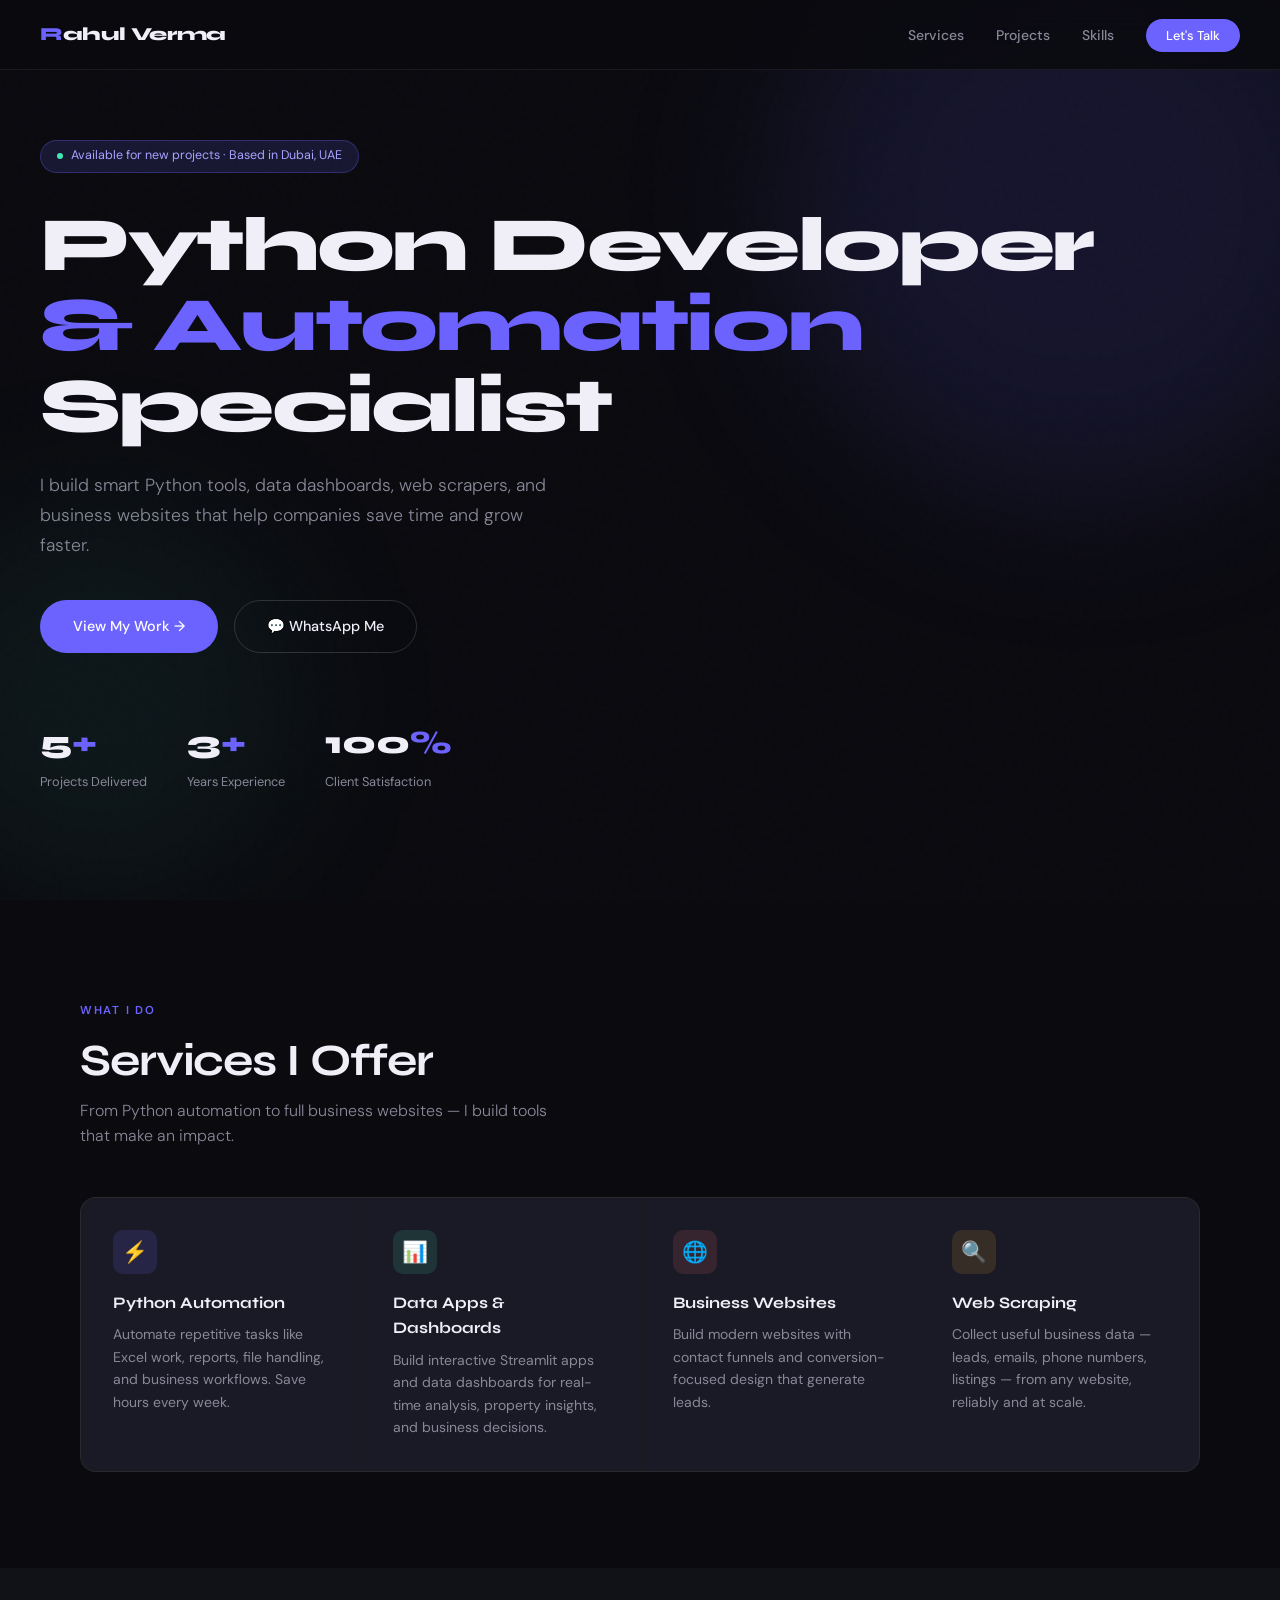
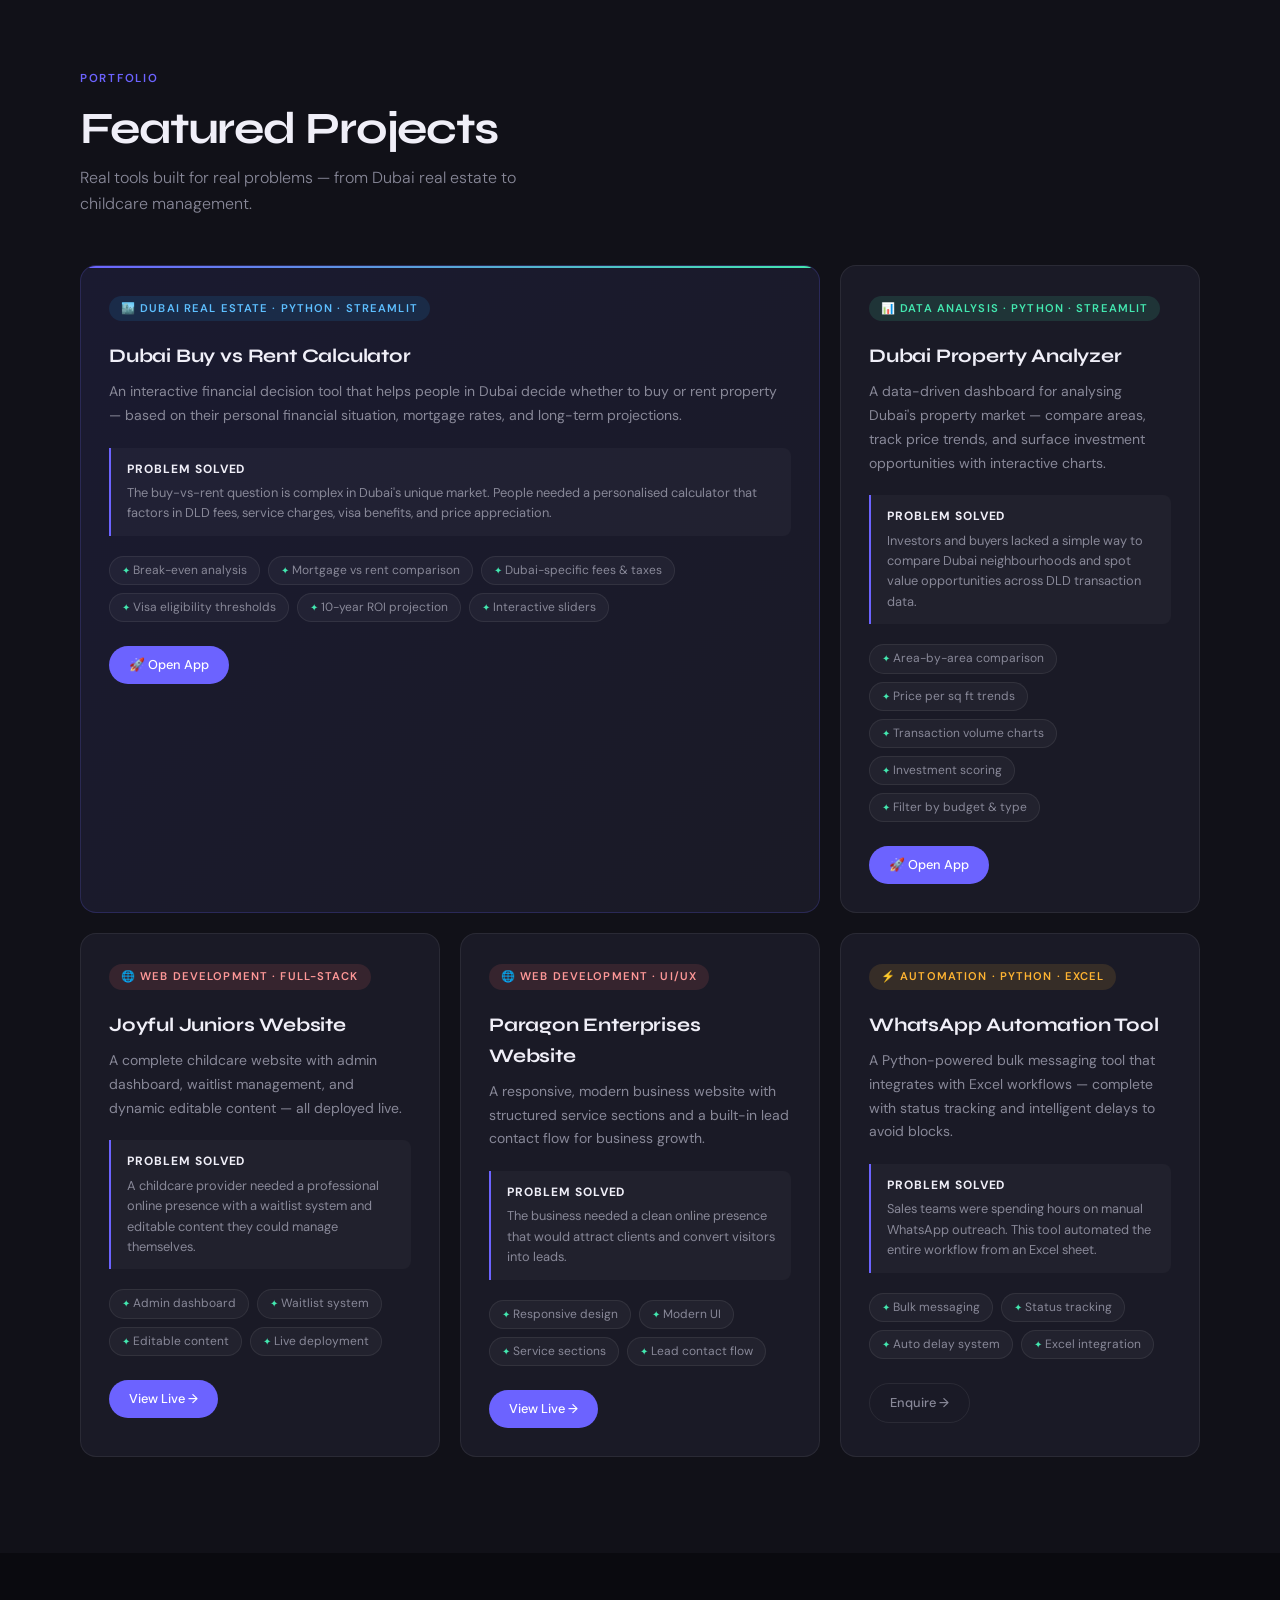
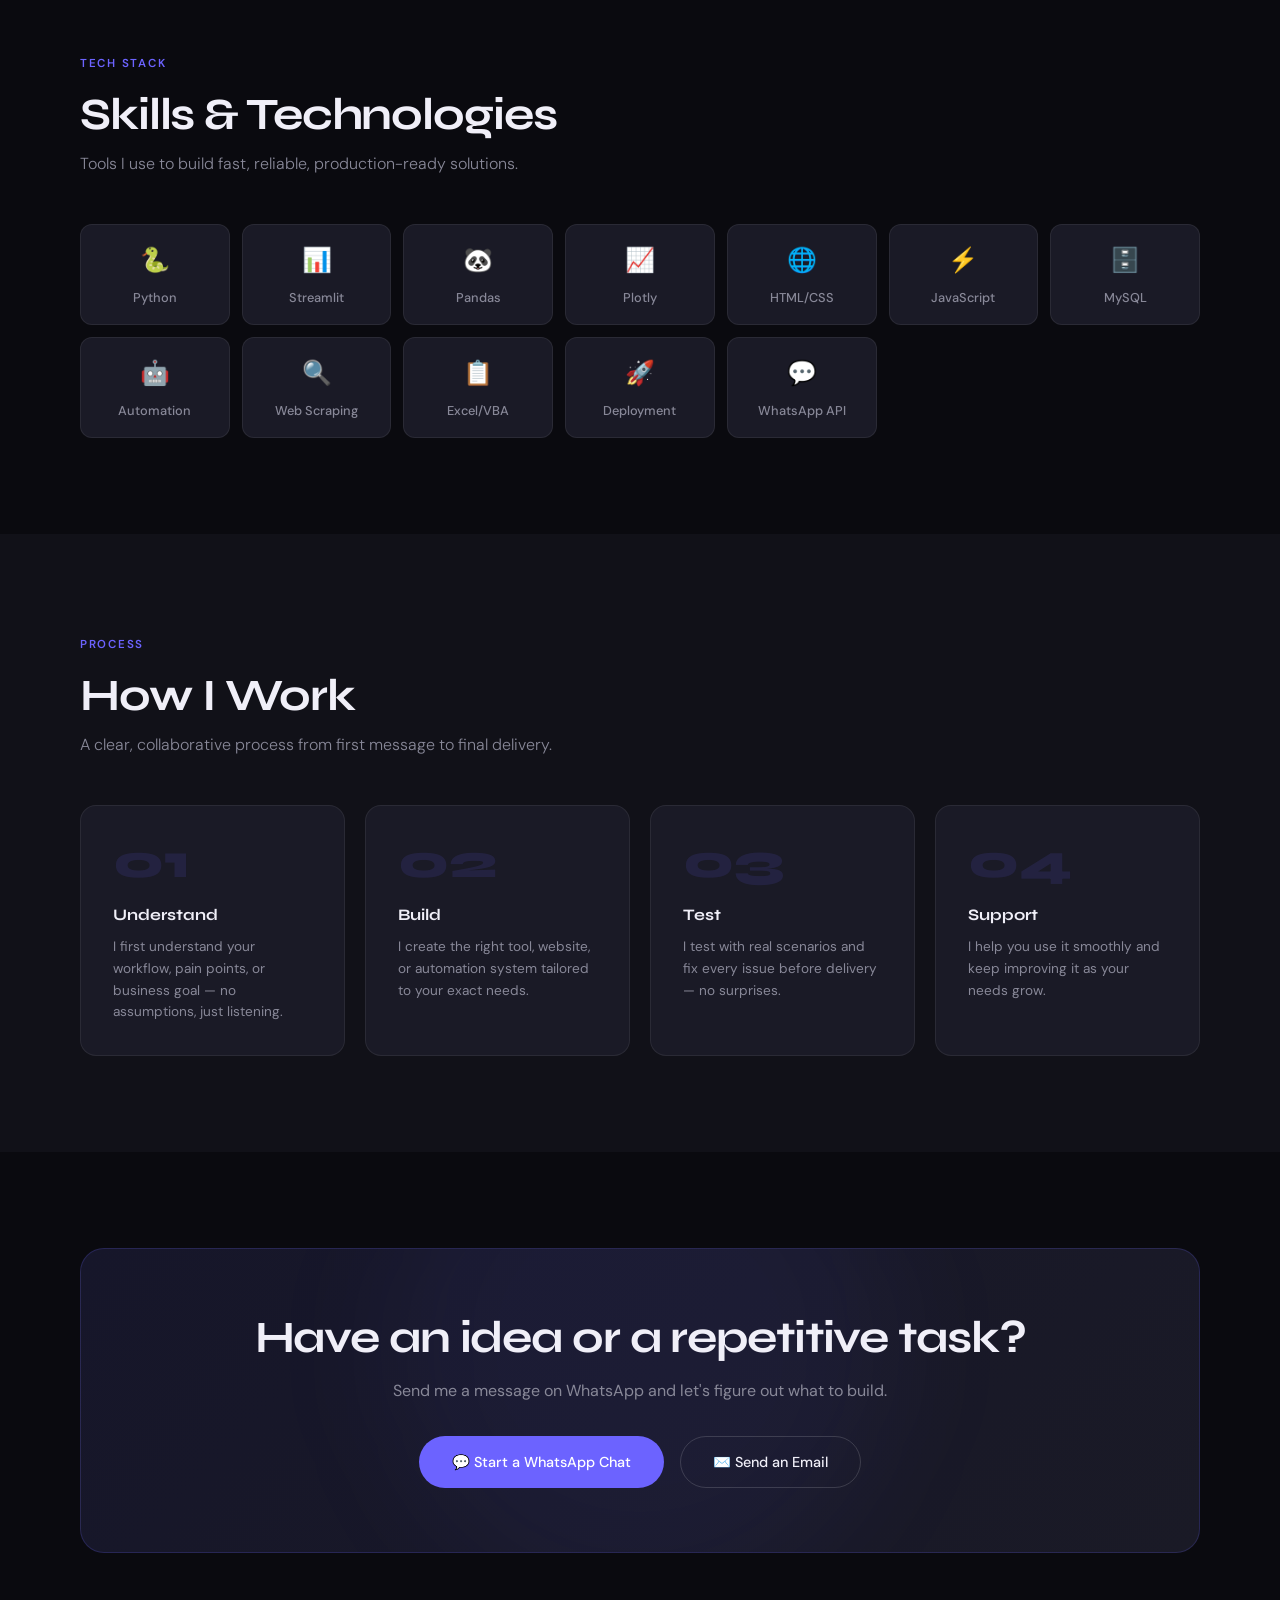
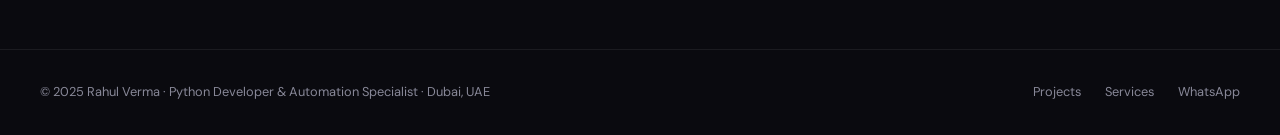
==== index.html @ 4db1e507 "Updated Portfolio" ====
<!DOCTYPE html>
<html lang="en">
<head>
<meta charset="UTF-8">
<meta name="viewport" content="width=device-width, initial-scale=1.0">
<title>Rahul Verma | Python Developer & Automation Specialist</title>
<meta name="description" content="Rahul Verma builds Python automation tools, websites, scraping systems and custom business solutions for companies that want to save time and grow faster.">
<link rel="preconnect" href="https://fonts.googleapis.com">
<link rel="preconnect" href="https://fonts.gstatic.com" crossorigin>
<link href="https://fonts.googleapis.com/css2?family=Syne:wght@400;600;700;800&family=DM+Sans:wght@300;400;500&display=swap" rel="stylesheet">
<link rel="stylesheet" href="style.css">
</head>
<body>

<!-- NAV -->
<nav>
  <a class="nav-logo" href="#"><span>R</span>ahul Verma</a>
  <ul>
    <li><a href="#services">Services</a></li>
    <li><a href="#projects">Projects</a></li>
    <li><a href="#skills">Skills</a></li>
    <li><a href="https://wa.me/971582361056?text=Hi Rahul, I saw your portfolio. I want to discuss a project." class="nav-cta">Let's Talk</a></li>
  </ul>
</nav>

<!-- HERO -->
<section class="hero">
  <div class="hero-orb hero-orb-1"></div>
  <div class="hero-orb hero-orb-2"></div>
  <div class="hero-inner">
    <div class="hero-badge">
      <span class="badge-dot"></span>
      Available for new projects · Based in Dubai, UAE
    </div>
    <h1>
      Python Developer<br>
      <span class="line2">&amp; Automation</span><br>
      Specialist
    </h1>
    <p class="hero-sub">
      I build smart Python tools, data dashboards, web scrapers, and business websites that help companies save time and grow faster.
    </p>
    <div class="hero-actions">
      <a href="#projects" class="btn-primary">View My Work →</a>
      <a href="https://wa.me/971582361056?text=Hi Rahul, I saw your portfolio. I want to discuss a project." class="btn-secondary">💬 WhatsApp Me</a>
    </div>
    <div class="hero-stats">
      <div>
        <div class="stat-num">5<span>+</span></div>
        <div class="stat-label">Projects Delivered</div>
      </div>
      <div>
        <div class="stat-num">3<span>+</span></div>
        <div class="stat-label">Years Experience</div>
      </div>
      <div>
        <div class="stat-num">100<span>%</span></div>
        <div class="stat-label">Client Satisfaction</div>
      </div>
    </div>
  </div>
</section>

<!-- SERVICES -->
<section id="services">
  <div class="section-inner">
    <span class="section-label reveal">What I Do</span>
    <h2 class="reveal">Services I Offer</h2>
    <p class="section-sub reveal">From Python automation to full business websites — I build tools that make an impact.</p>
    <div class="services-grid reveal">
      <div class="service-card">
        <div class="service-icon icon-purple">⚡</div>
        <h3>Python Automation</h3>
        <p>Automate repetitive tasks like Excel work, reports, file handling, and business workflows. Save hours every week.</p>
      </div>
      <div class="service-card">
        <div class="service-icon icon-teal">📊</div>
        <h3>Data Apps & Dashboards</h3>
        <p>Build interactive Streamlit apps and data dashboards for real-time analysis, property insights, and business decisions.</p>
      </div>
      <div class="service-card">
        <div class="service-icon icon-coral">🌐</div>
        <h3>Business Websites</h3>
        <p>Build modern websites with contact funnels and conversion-focused design that generate leads.</p>
      </div>
      <div class="service-card">
        <div class="service-icon icon-amber">🔍</div>
        <h3>Web Scraping</h3>
        <p>Collect useful business data — leads, emails, phone numbers, listings — from any website, reliably and at scale.</p>
      </div>
    </div>
  </div>
</section>

<!-- PROJECTS -->
<section id="projects">
  <div class="section-inner">
    <span class="section-label reveal">Portfolio</span>
    <h2 class="reveal">Featured Projects</h2>
    <p class="section-sub reveal">Real tools built for real problems — from Dubai real estate to childcare management.</p>

    <div class="projects-grid">

      <!-- PROJECT 1 — Dubai Buying vs Rental Calculator (FEATURED) -->
      <div class="project-card featured reveal">
        <span class="project-tag tag-dubai">🏙️ Dubai Real Estate · Python · Streamlit</span>
        <h3>Dubai Buy vs Rent Calculator</h3>
        <p class="project-desc">An interactive financial decision tool that helps people in Dubai decide whether to buy or rent property — based on their personal financial situation, mortgage rates, and long-term projections.</p>
        <div class="project-problem">
          <strong>Problem Solved</strong>
          The buy-vs-rent question is complex in Dubai's unique market. People needed a personalised calculator that factors in DLD fees, service charges, visa benefits, and price appreciation.
        </div>
        <ul class="feature-list">
          <li>Break-even analysis</li>
          <li>Mortgage vs rent comparison</li>
          <li>Dubai-specific fees & taxes</li>
          <li>Visa eligibility thresholds</li>
          <li>10-year ROI projection</li>
          <li>Interactive sliders</li>
        </ul>
        <div class="project-links">
          <a href="https://dubai-buying-rental-calculator-5dwwzerth54gcbuwrzfib9.streamlit.app/" target="_blank" class="link-primary">🚀 Open App</a>
        </div>
      </div>

      <!-- PROJECT 2 — Dubai Property Analyzer -->
      <div class="project-card reveal">
        <span class="project-tag tag-data">📊 Data Analysis · Python · Streamlit</span>
        <h3>Dubai Property Analyzer</h3>
        <p class="project-desc">A data-driven dashboard for analysing Dubai's property market — compare areas, track price trends, and surface investment opportunities with interactive charts.</p>
        <div class="project-problem">
          <strong>Problem Solved</strong>
          Investors and buyers lacked a simple way to compare Dubai neighbourhoods and spot value opportunities across DLD transaction data.
        </div>
        <ul class="feature-list">
          <li>Area-by-area comparison</li>
          <li>Price per sq ft trends</li>
          <li>Transaction volume charts</li>
          <li>Investment scoring</li>
          <li>Filter by budget & type</li>
        </ul>
        <div class="project-links">
          <a href="https://dubai-property-analyzer-dpqvkvunut6qz5nelomkqp.streamlit.app/" target="_blank" class="link-primary">🚀 Open App</a>
        </div>
      </div>

      <!-- PROJECT 3 — Joyful Juniors -->
      <div class="project-card reveal">
        <span class="project-tag tag-web">🌐 Web Development · Full-Stack</span>
        <h3>Joyful Juniors Website</h3>
        <p class="project-desc">A complete childcare website with admin dashboard, waitlist management, and dynamic editable content — all deployed live.</p>
        <div class="project-problem">
          <strong>Problem Solved</strong>
          A childcare provider needed a professional online presence with a waitlist system and editable content they could manage themselves.
        </div>
        <ul class="feature-list">
          <li>Admin dashboard</li>
          <li>Waitlist system</li>
          <li>Editable content</li>
          <li>Live deployment</li>
        </ul>
        <div class="project-links">
          <a href="https://dayhome.therahulverma.com/" target="_blank" class="link-primary">View Live →</a>
        </div>
      </div>

      <!-- PROJECT 4 — Paragon Enterprises -->
      <div class="project-card reveal">
        <span class="project-tag tag-web">🌐 Web Development · UI/UX</span>
        <h3>Paragon Enterprises Website</h3>
        <p class="project-desc">A responsive, modern business website with structured service sections and a built-in lead contact flow for business growth.</p>
        <div class="project-problem">
          <strong>Problem Solved</strong>
          The business needed a clean online presence that would attract clients and convert visitors into leads.
        </div>
        <ul class="feature-list">
          <li>Responsive design</li>
          <li>Modern UI</li>
          <li>Service sections</li>
          <li>Lead contact flow</li>
        </ul>
        <div class="project-links">
          <a href="http://rago.therahulverma.com/" target="_blank" class="link-primary">View Live →</a>
        </div>
      </div>

      <!-- PROJECT 5 — WhatsApp Automation -->
      <div class="project-card reveal">
        <span class="project-tag tag-auto">⚡ Automation · Python · Excel</span>
        <h3>WhatsApp Automation Tool</h3>
        <p class="project-desc">A Python-powered bulk messaging tool that integrates with Excel workflows — complete with status tracking and intelligent delays to avoid blocks.</p>
        <div class="project-problem">
          <strong>Problem Solved</strong>
          Sales teams were spending hours on manual WhatsApp outreach. This tool automated the entire workflow from an Excel sheet.
        </div>
        <ul class="feature-list">
          <li>Bulk messaging</li>
          <li>Status tracking</li>
          <li>Auto delay system</li>
          <li>Excel integration</li>
        </ul>
        <div class="project-links">
          <a href="https://wa.me/971582361056?text=Hi Rahul, I'd like to know more about the WhatsApp Automation Tool." target="_blank" class="link-ghost">Enquire →</a>
        </div>
      </div>

    </div>
  </div>
</section>

<!-- SKILLS -->
<section id="skills" class="skills-section">
  <div class="section-inner">
    <span class="section-label reveal">Tech Stack</span>
    <h2 class="reveal">Skills & Technologies</h2>
    <p class="section-sub reveal">Tools I use to build fast, reliable, production-ready solutions.</p>
    <div class="skills-grid reveal">
      <div class="skill-chip"><span class="skill-icon">🐍</span>Python</div>
      <div class="skill-chip"><span class="skill-icon">📊</span>Streamlit</div>
      <div class="skill-chip"><span class="skill-icon">🐼</span>Pandas</div>
      <div class="skill-chip"><span class="skill-icon">📈</span>Plotly</div>
      <div class="skill-chip"><span class="skill-icon">🌐</span>HTML/CSS</div>
      <div class="skill-chip"><span class="skill-icon">⚡</span>JavaScript</div>
      <div class="skill-chip"><span class="skill-icon">🗄️</span>MySQL</div>
      <div class="skill-chip"><span class="skill-icon">🤖</span>Automation</div>
      <div class="skill-chip"><span class="skill-icon">🔍</span>Web Scraping</div>
      <div class="skill-chip"><span class="skill-icon">📋</span>Excel/VBA</div>
      <div class="skill-chip"><span class="skill-icon">🚀</span>Deployment</div>
      <div class="skill-chip"><span class="skill-icon">💬</span>WhatsApp API</div>
    </div>
  </div>
</section>

<!-- HOW I WORK -->
<section class="process-section">
  <div class="section-inner">
    <span class="section-label reveal">Process</span>
    <h2 class="reveal">How I Work</h2>
    <p class="section-sub reveal">A clear, collaborative process from first message to final delivery.</p>
    <div class="process-steps">
      <div class="process-step reveal">
        <div class="step-num">01</div>
        <h3>Understand</h3>
        <p>I first understand your workflow, pain points, or business goal — no assumptions, just listening.</p>
      </div>
      <div class="process-step reveal">
        <div class="step-num">02</div>
        <h3>Build</h3>
        <p>I create the right tool, website, or automation system tailored to your exact needs.</p>
      </div>
      <div class="process-step reveal">
        <div class="step-num">03</div>
        <h3>Test</h3>
        <p>I test with real scenarios and fix every issue before delivery — no surprises.</p>
      </div>
      <div class="process-step reveal">
        <div class="step-num">04</div>
        <h3>Support</h3>
        <p>I help you use it smoothly and keep improving it as your needs grow.</p>
      </div>
    </div>
  </div>
</section>

<!-- CTA -->
<section class="cta-section">
  <div class="section-inner">
    <div class="cta-box reveal">
      <h2>Have an idea or a repetitive task?</h2>
      <p>Send me a message on WhatsApp and let's figure out what to build.</p>
      <div class="cta-actions">
        <a href="https://wa.me/971582361056?text=Hi Rahul, I saw your portfolio. I want to discuss a project." class="btn-primary" target="_blank">💬 Start a WhatsApp Chat</a>
        <a href="mailto:hello@therahulverma.com" class="btn-secondary">✉️ Send an Email</a>
      </div>
    </div>
  </div>
</section>

<!-- FOOTER -->
<footer>
  <p>© 2025 Rahul Verma · Python Developer & Automation Specialist · Dubai, UAE</p>
  <div class="footer-links">
    <a href="#projects">Projects</a>
    <a href="#services">Services</a>
    <a href="https://wa.me/971582361056" target="_blank">WhatsApp</a>
  </div>
</footer>

<script>
  const observer = new IntersectionObserver((entries) => {
    entries.forEach((entry, i) => {
      if (entry.isIntersecting) {
        setTimeout(() => {
          entry.target.classList.add('visible');
        }, i * 80);
        observer.unobserve(entry.target);
      }
    });
  }, { threshold: 0.1 });

  document.querySelectorAll('.reveal').forEach(el => observer.observe(el));
</script>
</body>
</html>
---- style.css ----
:root {
    --bg: #0a0a0f;
    --bg2: #111118;
    --bg3: #16161f;
    --card: #1a1a26;
    --border: rgba(255,255,255,0.07);
    --border-hover: rgba(255,255,255,0.15);
    --text: #f0eff8;
    --muted: #888898;
    --accent: #6c63ff;
    --accent2: #ff6b6b;
    --accent3: #43e8b0;
    --accent-glow: rgba(108,99,255,0.15);
  }

  * { margin: 0; padding: 0; box-sizing: border-box; }

  html { scroll-behavior: smooth; }

  body {
    background: var(--bg);
    color: var(--text);
    font-family: 'DM Sans', sans-serif;
    font-weight: 400;
    line-height: 1.6;
    overflow-x: hidden;
  }

  /* ── NOISE TEXTURE OVERLAY ── */
  body::before {
    content: '';
    position: fixed; inset: 0;
    background-image: url("data:image/svg+xml,%3Csvg viewBox='0 0 200 200' xmlns='http://www.w3.org/2000/svg'%3E%3Cfilter id='n'%3E%3CfeTurbulence type='fractalNoise' baseFrequency='0.9' numOctaves='4' stitchTiles='stitch'/%3E%3C/filter%3E%3Crect width='100%25' height='100%25' filter='url(%23n)' opacity='0.04'/%3E%3C/svg%3E");
    pointer-events: none;
    z-index: 0;
    opacity: 0.4;
  }

  /* ── NAV ── */
  nav {
    position: fixed; top: 0; left: 0; right: 0;
    z-index: 100;
    padding: 1.25rem 2.5rem;
    display: flex; align-items: center; justify-content: space-between;
    background: rgba(10,10,15,0.85);
    backdrop-filter: blur(16px);
    border-bottom: 1px solid var(--border);
  }

  .nav-logo {
    font-family: 'Syne', sans-serif;
    font-weight: 800;
    font-size: 1.15rem;
    letter-spacing: -0.02em;
    color: var(--text);
    text-decoration: none;
  }

  .nav-logo span { color: var(--accent); }

  nav ul { list-style: none; display: flex; gap: 2rem; align-items: center; }
  nav a { color: var(--muted); text-decoration: none; font-size: 0.875rem; font-weight: 500; transition: color 0.2s; }
  nav a:hover { color: var(--text); }

  .nav-cta {
    background: var(--accent) !important;
    color: white !important;
    padding: 0.5rem 1.25rem;
    border-radius: 100px;
    font-size: 0.8rem !important;
    transition: opacity 0.2s !important;
  }
  .nav-cta:hover { opacity: 0.85; color: white !important; }

  /* ── HERO ── */
  .hero {
    position: relative;
    min-height: 100vh;
    display: flex; align-items: center;
    padding: 6rem 2.5rem 4rem;
    overflow: hidden;
  }

  .hero-orb {
    position: absolute;
    border-radius: 50%;
    filter: blur(80px);
    pointer-events: none;
  }
  .hero-orb-1 {
    width: 600px; height: 600px;
    background: rgba(108,99,255,0.12);
    top: -100px; right: -100px;
  }
  .hero-orb-2 {
    width: 400px; height: 400px;
    background: rgba(67,232,176,0.06);
    bottom: 0; left: -100px;
  }

  .hero-inner {
    position: relative; z-index: 1;
    max-width: 1200px; margin: 0 auto;
    width: 100%;
  }

  .hero-badge {
    display: inline-flex; align-items: center; gap: 0.5rem;
    background: var(--accent-glow);
    border: 1px solid rgba(108,99,255,0.3);
    padding: 0.35rem 1rem;
    border-radius: 100px;
    font-size: 0.78rem;
    color: #a8a2ff;
    margin-bottom: 2rem;
    animation: fadeUp 0.6s ease both;
  }

  .badge-dot {
    width: 6px; height: 6px;
    background: var(--accent3);
    border-radius: 50%;
    animation: pulse 2s infinite;
  }

  @keyframes pulse {
    0%, 100% { opacity: 1; transform: scale(1); }
    50% { opacity: 0.5; transform: scale(0.8); }
  }

  h1 {
    font-family: 'Syne', sans-serif;
    font-weight: 800;
    font-size: clamp(2.8rem, 6vw, 5rem);
    line-height: 1.05;
    letter-spacing: -0.03em;
    margin-bottom: 1.5rem;
    animation: fadeUp 0.6s 0.1s ease both;
  }

  h1 .line2 { color: var(--accent); }

  .hero-sub {
    font-size: 1.1rem;
    color: var(--muted);
    max-width: 520px;
    line-height: 1.7;
    margin-bottom: 2.5rem;
    font-weight: 300;
    animation: fadeUp 0.6s 0.2s ease both;
  }

  .hero-actions {
    display: flex; gap: 1rem; flex-wrap: wrap;
    animation: fadeUp 0.6s 0.3s ease both;
  }

  .btn-primary {
    display: inline-flex; align-items: center; gap: 0.5rem;
    background: var(--accent);
    color: white;
    text-decoration: none;
    padding: 0.85rem 2rem;
    border-radius: 100px;
    font-weight: 500;
    font-size: 0.9rem;
    transition: all 0.2s;
    border: 1px solid transparent;
  }
  .btn-primary:hover { background: #7c74ff; transform: translateY(-1px); }

  .btn-secondary {
    display: inline-flex; align-items: center; gap: 0.5rem;
    background: transparent;
    color: var(--text);
    text-decoration: none;
    padding: 0.85rem 2rem;
    border-radius: 100px;
    font-weight: 500;
    font-size: 0.9rem;
    border: 1px solid var(--border-hover);
    transition: all 0.2s;
  }
  .btn-secondary:hover { border-color: rgba(255,255,255,0.3); background: rgba(255,255,255,0.04); }

  .hero-stats {
    display: flex; gap: 2.5rem; margin-top: 4rem;
    animation: fadeUp 0.6s 0.4s ease both;
  }

  .stat-num {
    font-family: 'Syne', sans-serif;
    font-size: 2rem; font-weight: 800;
    color: var(--text);
  }
  .stat-num span { color: var(--accent); }
  .stat-label { font-size: 0.8rem; color: var(--muted); margin-top: 0.25rem; }

  @keyframes fadeUp {
    from { opacity: 0; transform: translateY(20px); }
    to { opacity: 1; transform: translateY(0); }
  }

  /* ── SECTIONS ── */
  section { position: relative; z-index: 1; }

  .section-inner {
    max-width: 1200px;
    margin: 0 auto;
    padding: 6rem 2.5rem;
  }

  .section-label {
    display: inline-block;
    font-size: 0.72rem;
    font-weight: 600;
    letter-spacing: 0.15em;
    text-transform: uppercase;
    color: var(--accent);
    margin-bottom: 1rem;
  }

  h2 {
    font-family: 'Syne', sans-serif;
    font-size: clamp(1.8rem, 3.5vw, 2.8rem);
    font-weight: 700;
    letter-spacing: -0.025em;
    margin-bottom: 0.75rem;
    line-height: 1.1;
  }

  .section-sub {
    color: var(--muted);
    font-size: 1rem;
    max-width: 480px;
    margin-bottom: 3rem;
    font-weight: 300;
  }

  /* ── SERVICES ── */
  .services-grid {
    display: grid;
    grid-template-columns: repeat(auto-fit, minmax(240px, 1fr));
    gap: 1px;
    background: var(--border);
    border: 1px solid var(--border);
    border-radius: 16px;
    overflow: hidden;
  }

  .service-card {
    background: var(--card);
    padding: 2rem;
    transition: background 0.2s;
  }
  .service-card:hover { background: #1e1e2e; }

  .service-icon {
    width: 44px; height: 44px;
    border-radius: 10px;
    display: flex; align-items: center; justify-content: center;
    font-size: 1.3rem;
    margin-bottom: 1rem;
  }
  .icon-purple { background: rgba(108,99,255,0.15); }
  .icon-teal   { background: rgba(67,232,176,0.12); }
  .icon-coral  { background: rgba(255,107,107,0.12); }
  .icon-amber  { background: rgba(255,180,50,0.12); }

  .service-card h3 {
    font-family: 'Syne', sans-serif;
    font-size: 1rem; font-weight: 700;
    margin-bottom: 0.5rem;
  }

  .service-card p { font-size: 0.875rem; color: var(--muted); line-height: 1.6; }

  /* ── PROJECTS ── */
  #projects { background: var(--bg2); }

  .projects-grid {
    display: grid;
    grid-template-columns: repeat(auto-fit, minmax(340px, 1fr));
    gap: 1.25rem;
  }

  .project-card {
    background: var(--card);
    border: 1px solid var(--border);
    border-radius: 16px;
    padding: 1.75rem;
    transition: all 0.25s;
    position: relative;
    overflow: hidden;
  }
  .project-card::before {
    content: '';
    position: absolute; top: 0; left: 0; right: 0; height: 2px;
    background: linear-gradient(90deg, var(--accent), var(--accent3));
    opacity: 0;
    transition: opacity 0.25s;
  }
  .project-card:hover {
    border-color: var(--border-hover);
    transform: translateY(-3px);
  }
  .project-card:hover::before { opacity: 1; }

  .project-card.featured {
    grid-column: span 2;
    background: linear-gradient(135deg, #1a1a30 0%, #1a1a26 100%);
    border-color: rgba(108,99,255,0.2);
  }
  .project-card.featured::before { opacity: 1; }

  @media (max-width: 768px) {
    .project-card.featured { grid-column: span 1; }
  }

  .project-tag {
    display: inline-block;
    font-size: 0.7rem;
    font-weight: 600;
    letter-spacing: 0.1em;
    text-transform: uppercase;
    padding: 0.25rem 0.75rem;
    border-radius: 100px;
    margin-bottom: 1.25rem;
  }
  .tag-python   { background: rgba(108,99,255,0.15); color: #a8a2ff; }
  .tag-data     { background: rgba(67,232,176,0.12); color: #43e8b0; }
  .tag-web      { background: rgba(255,107,107,0.12); color: #ff9898; }
  .tag-auto     { background: rgba(255,180,50,0.12); color: #ffb432; }
  .tag-dubai    { background: rgba(30,160,255,0.12); color: #5dbfff; }

  .project-card h3 {
    font-family: 'Syne', sans-serif;
    font-size: 1.2rem; font-weight: 700;
    margin-bottom: 0.5rem;
    letter-spacing: -0.01em;
  }

  .project-desc { font-size: 0.875rem; color: var(--muted); margin-bottom: 1.25rem; line-height: 1.7; }

  .project-problem {
    background: rgba(255,255,255,0.03);
    border-left: 2px solid var(--accent);
    padding: 0.75rem 1rem;
    border-radius: 0 8px 8px 0;
    font-size: 0.8rem;
    color: var(--muted);
    margin-bottom: 1.25rem;
    line-height: 1.6;
  }
  .project-problem strong { color: var(--text); display: block; margin-bottom: 0.25rem; font-size: 0.75rem; text-transform: uppercase; letter-spacing: 0.08em; }

  .feature-list {
    list-style: none;
    display: flex; flex-wrap: wrap; gap: 0.5rem;
    margin-bottom: 1.5rem;
  }
  .feature-list li {
    font-size: 0.75rem;
    color: var(--muted);
    background: rgba(255,255,255,0.04);
    border: 1px solid var(--border);
    padding: 0.25rem 0.75rem;
    border-radius: 100px;
  }
  .feature-list li::before { content: '✦ '; font-size: 0.6rem; color: var(--accent3); }

  .project-links { display: flex; gap: 0.75rem; }

  .link-primary {
    display: inline-flex; align-items: center; gap: 0.4rem;
    background: var(--accent);
    color: white;
    text-decoration: none;
    padding: 0.55rem 1.25rem;
    border-radius: 100px;
    font-size: 0.8rem;
    font-weight: 500;
    transition: all 0.2s;
  }
  .link-primary:hover { background: #7c74ff; }

  .link-ghost {
    display: inline-flex; align-items: center; gap: 0.4rem;
    background: transparent;
    color: var(--muted);
    text-decoration: none;
    padding: 0.55rem 1.25rem;
    border-radius: 100px;
    font-size: 0.8rem;
    font-weight: 500;
    border: 1px solid var(--border);
    transition: all 0.2s;
  }
  .link-ghost:hover { border-color: var(--border-hover); color: var(--text); }

  /* ── SKILLS ── */
  .skills-section { background: var(--bg); }

  .skills-grid {
    display: grid;
    grid-template-columns: repeat(auto-fit, minmax(140px, 1fr));
    gap: 0.75rem;
  }

  .skill-chip {
    background: var(--card);
    border: 1px solid var(--border);
    border-radius: 12px;
    padding: 1rem;
    text-align: center;
    font-size: 0.8rem;
    color: var(--muted);
    font-weight: 500;
    transition: all 0.2s;
  }
  .skill-chip:hover { border-color: var(--border-hover); color: var(--text); background: #1e1e2e; }
  .skill-chip .skill-icon { font-size: 1.5rem; margin-bottom: 0.5rem; display: block; }

  /* ── HOW I WORK ── */
  .process-section { background: var(--bg2); }

  .process-steps {
    display: grid;
    grid-template-columns: repeat(auto-fit, minmax(200px, 1fr));
    gap: 1.25rem;
    position: relative;
  }

  .process-step {
    background: var(--card);
    border: 1px solid var(--border);
    border-radius: 16px;
    padding: 2rem;
  }

  .step-num {
    font-family: 'Syne', sans-serif;
    font-size: 3rem; font-weight: 800;
    color: rgba(108,99,255,0.12);
    line-height: 1;
    margin-bottom: 1rem;
  }

  .process-step h3 {
    font-family: 'Syne', sans-serif;
    font-size: 1rem; font-weight: 700;
    margin-bottom: 0.5rem;
  }
  .process-step p { font-size: 0.85rem; color: var(--muted); line-height: 1.6; }

  /* ── CTA ── */
  .cta-section {
    background: var(--bg);
    text-align: center;
  }

  .cta-box {
    background: linear-gradient(135deg, #16162a 0%, #1a1a26 100%);
    border: 1px solid rgba(108,99,255,0.2);
    border-radius: 24px;
    padding: 4rem 2rem;
    position: relative;
    overflow: hidden;
  }

  .cta-box::before {
    content: '';
    position: absolute;
    top: -50%; left: 50%;
    transform: translateX(-50%);
    width: 500px; height: 500px;
    background: rgba(108,99,255,0.06);
    border-radius: 50%;
    filter: blur(60px);
  }

  .cta-box h2 { font-size: clamp(1.8rem, 4vw, 2.8rem); margin-bottom: 1rem; position: relative; }
  .cta-box p { color: var(--muted); margin-bottom: 2rem; font-size: 1rem; position: relative; }

  .cta-actions { display: flex; gap: 1rem; justify-content: center; flex-wrap: wrap; position: relative; }

  /* ── FOOTER ── */
  footer {
    background: var(--bg);
    border-top: 1px solid var(--border);
    padding: 2rem 2.5rem;
    display: flex;
    align-items: center; justify-content: space-between;
    flex-wrap: wrap; gap: 1rem;
  }

  footer p { font-size: 0.8rem; color: var(--muted); }
  .footer-links { display: flex; gap: 1.5rem; }
  .footer-links a { font-size: 0.8rem; color: var(--muted); text-decoration: none; transition: color 0.2s; }
  .footer-links a:hover { color: var(--text); }

  /* ── SCROLL REVEAL ── */
  .reveal {
    opacity: 0;
    transform: translateY(24px);
    transition: opacity 0.6s ease, transform 0.6s ease;
  }
  .reveal.visible {
    opacity: 1;
    transform: translateY(0);
  }

  /* ── RESPONSIVE ── */
  @media (max-width: 640px) {
    nav ul { display: none; }
    .hero { padding: 5rem 1.5rem 3rem; }
    .section-inner { padding: 4rem 1.5rem; }
    .hero-stats { gap: 1.5rem; }
    footer { flex-direction: column; text-align: center; }
  }
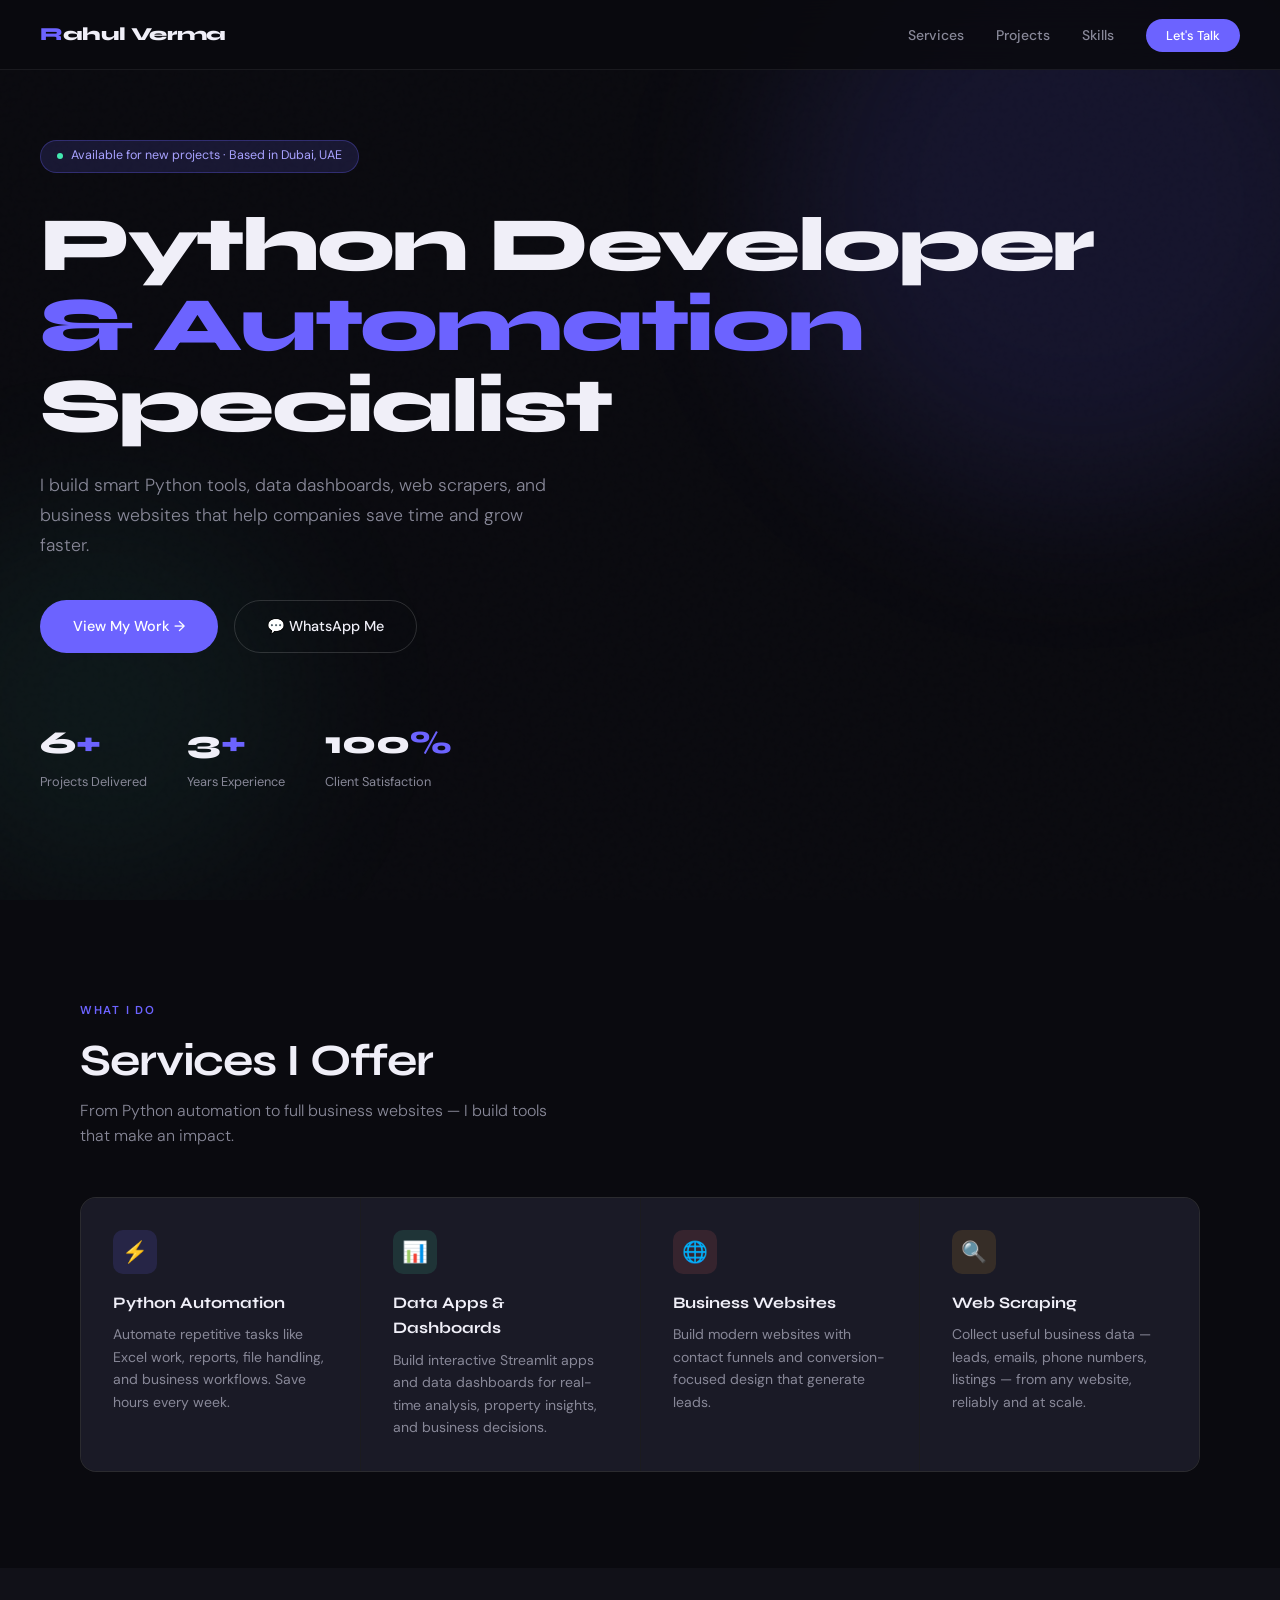
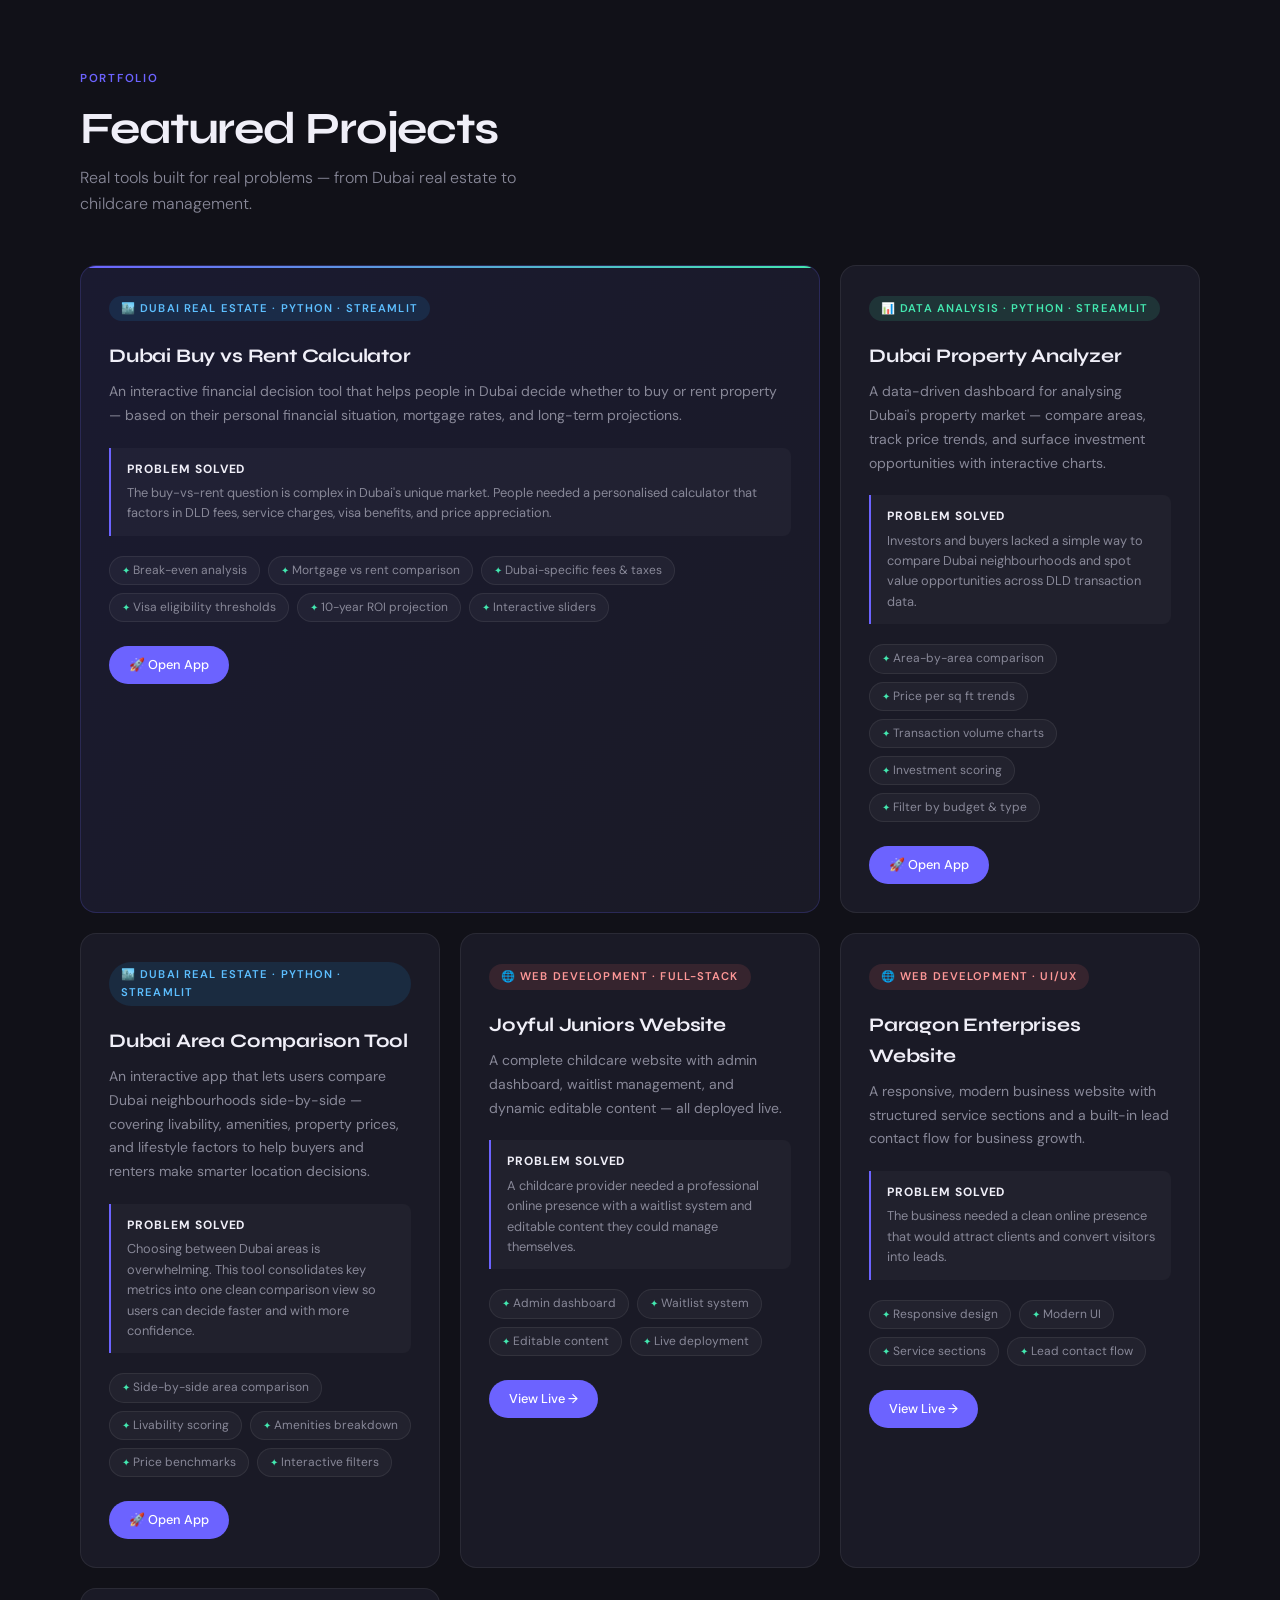
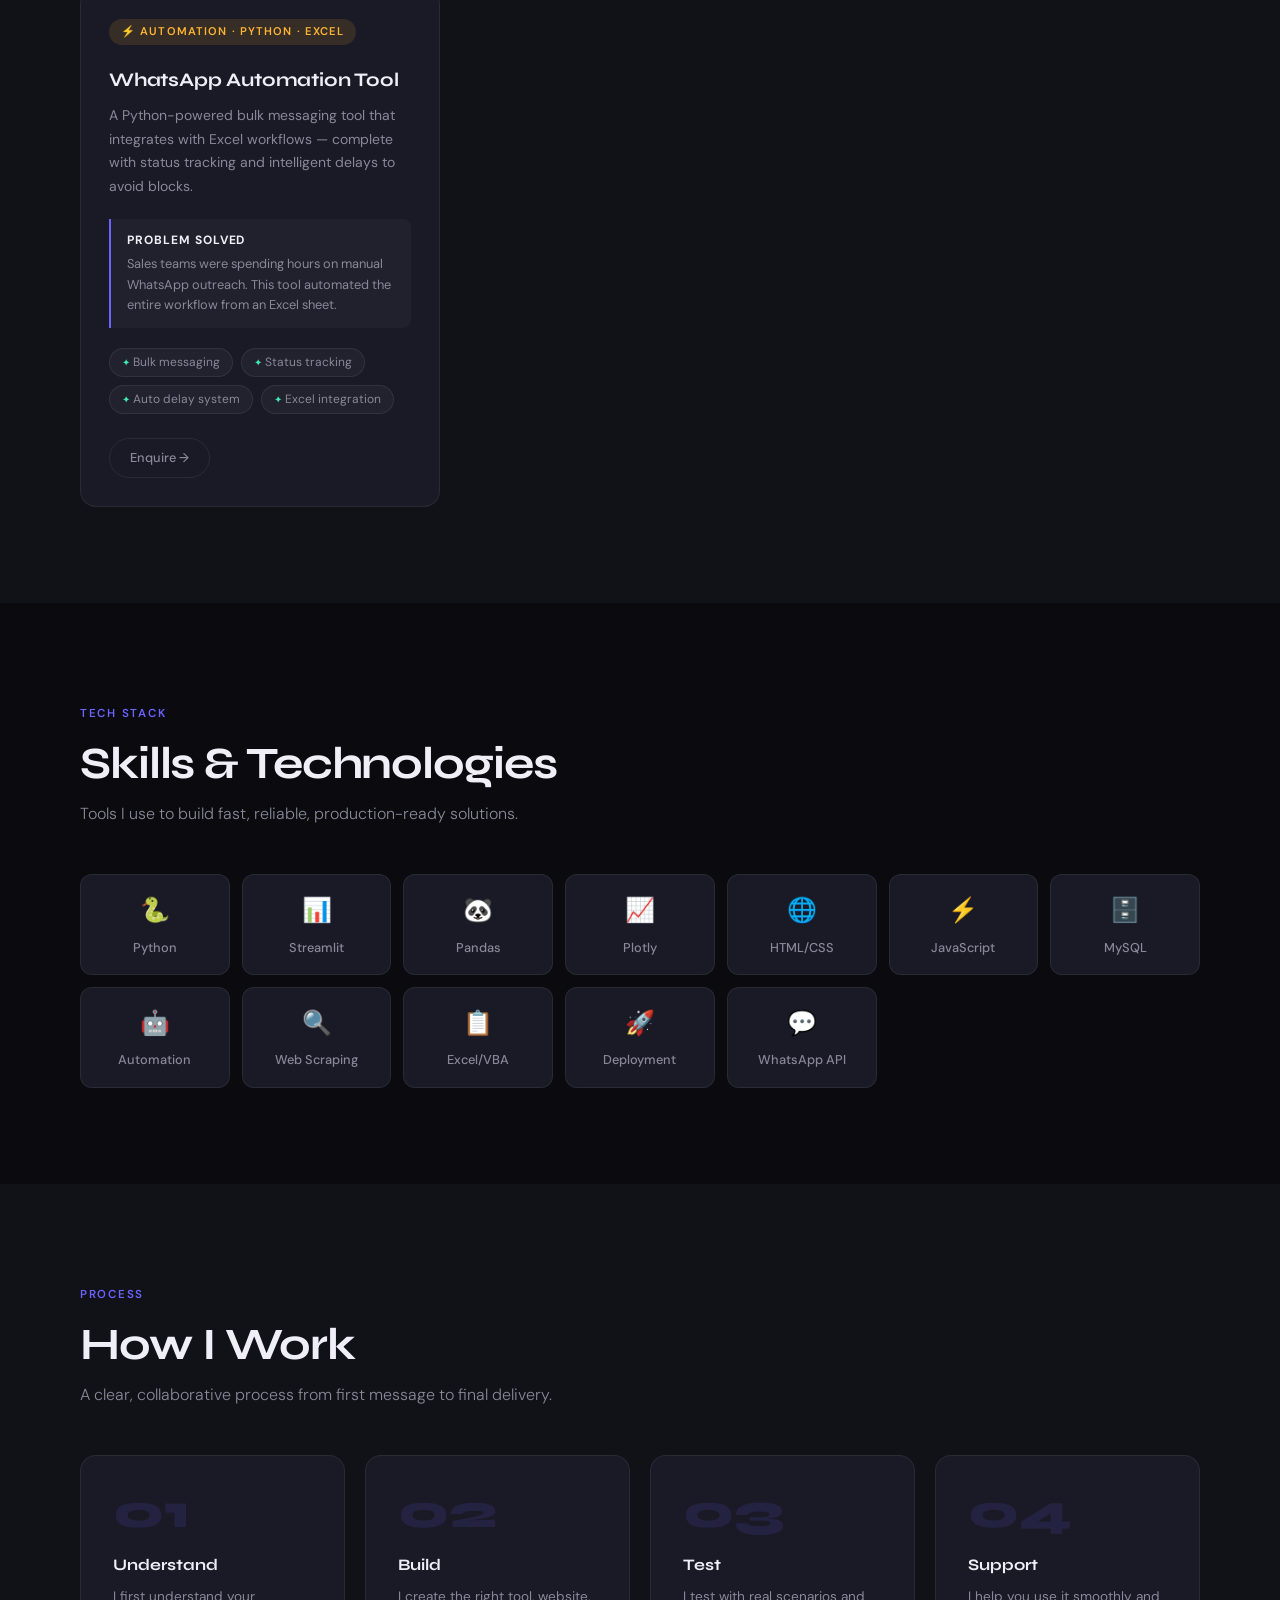
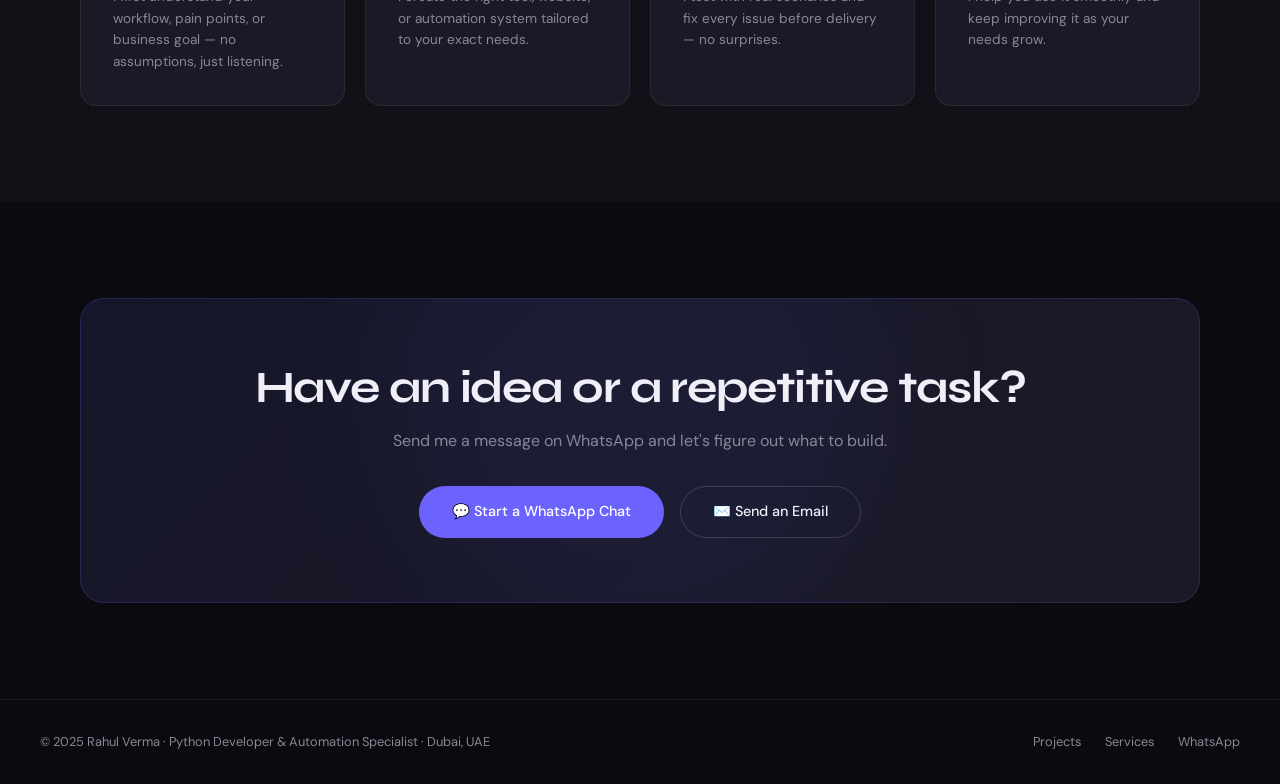
==== commit 664a4ce6: "Add Dubai Area Comparison project" ====
--- a/index.html
+++ b/index.html
@@ -8,7 +8,528 @@
 <link rel="preconnect" href="https://fonts.googleapis.com">
 <link rel="preconnect" href="https://fonts.gstatic.com" crossorigin>
 <link href="https://fonts.googleapis.com/css2?family=Syne:wght@400;600;700;800&family=DM+Sans:wght@300;400;500&display=swap" rel="stylesheet">
-<link rel="stylesheet" href="style.css">
+<style>
+  :root {
+    --bg: #0a0a0f;
+    --bg2: #111118;
+    --bg3: #16161f;
+    --card: #1a1a26;
+    --border: rgba(255,255,255,0.07);
+    --border-hover: rgba(255,255,255,0.15);
+    --text: #f0eff8;
+    --muted: #888898;
+    --accent: #6c63ff;
+    --accent2: #ff6b6b;
+    --accent3: #43e8b0;
+    --accent-glow: rgba(108,99,255,0.15);
+  }
+
+  * { margin: 0; padding: 0; box-sizing: border-box; }
+
+  html { scroll-behavior: smooth; }
+
+  body {
+    background: var(--bg);
+    color: var(--text);
+    font-family: 'DM Sans', sans-serif;
+    font-weight: 400;
+    line-height: 1.6;
+    overflow-x: hidden;
+  }
+
+  /* ── NOISE TEXTURE OVERLAY ── */
+  body::before {
+    content: '';
+    position: fixed; inset: 0;
+    background-image: url("data:image/svg+xml,%3Csvg viewBox='0 0 200 200' xmlns='http://www.w3.org/2000/svg'%3E%3Cfilter id='n'%3E%3CfeTurbulence type='fractalNoise' baseFrequency='0.9' numOctaves='4' stitchTiles='stitch'/%3E%3C/filter%3E%3Crect width='100%25' height='100%25' filter='url(%23n)' opacity='0.04'/%3E%3C/svg%3E");
+    pointer-events: none;
+    z-index: 0;
+    opacity: 0.4;
+  }
+
+  /* ── NAV ── */
+  nav {
+    position: fixed; top: 0; left: 0; right: 0;
+    z-index: 100;
+    padding: 1.25rem 2.5rem;
+    display: flex; align-items: center; justify-content: space-between;
+    background: rgba(10,10,15,0.85);
+    backdrop-filter: blur(16px);
+    border-bottom: 1px solid var(--border);
+  }
+
+  .nav-logo {
+    font-family: 'Syne', sans-serif;
+    font-weight: 800;
+    font-size: 1.15rem;
+    letter-spacing: -0.02em;
+    color: var(--text);
+    text-decoration: none;
+  }
+
+  .nav-logo span { color: var(--accent); }
+
+  nav ul { list-style: none; display: flex; gap: 2rem; align-items: center; }
+  nav a { color: var(--muted); text-decoration: none; font-size: 0.875rem; font-weight: 500; transition: color 0.2s; }
+  nav a:hover { color: var(--text); }
+
+  .nav-cta {
+    background: var(--accent) !important;
+    color: white !important;
+    padding: 0.5rem 1.25rem;
+    border-radius: 100px;
+    font-size: 0.8rem !important;
+    transition: opacity 0.2s !important;
+  }
+  .nav-cta:hover { opacity: 0.85; color: white !important; }
+
+  /* ── HERO ── */
+  .hero {
+    position: relative;
+    min-height: 100vh;
+    display: flex; align-items: center;
+    padding: 6rem 2.5rem 4rem;
+    overflow: hidden;
+  }
+
+  .hero-orb {
+    position: absolute;
+    border-radius: 50%;
+    filter: blur(80px);
+    pointer-events: none;
+  }
+  .hero-orb-1 {
+    width: 600px; height: 600px;
+    background: rgba(108,99,255,0.12);
+    top: -100px; right: -100px;
+  }
+  .hero-orb-2 {
+    width: 400px; height: 400px;
+    background: rgba(67,232,176,0.06);
+    bottom: 0; left: -100px;
+  }
+
+  .hero-inner {
+    position: relative; z-index: 1;
+    max-width: 1200px; margin: 0 auto;
+    width: 100%;
+  }
+
+  .hero-badge {
+    display: inline-flex; align-items: center; gap: 0.5rem;
+    background: var(--accent-glow);
+    border: 1px solid rgba(108,99,255,0.3);
+    padding: 0.35rem 1rem;
+    border-radius: 100px;
+    font-size: 0.78rem;
+    color: #a8a2ff;
+    margin-bottom: 2rem;
+    animation: fadeUp 0.6s ease both;
+  }
+
+  .badge-dot {
+    width: 6px; height: 6px;
+    background: var(--accent3);
+    border-radius: 50%;
+    animation: pulse 2s infinite;
+  }
+
+  @keyframes pulse {
+    0%, 100% { opacity: 1; transform: scale(1); }
+    50% { opacity: 0.5; transform: scale(0.8); }
+  }
+
+  h1 {
+    font-family: 'Syne', sans-serif;
+    font-weight: 800;
+    font-size: clamp(2.8rem, 6vw, 5rem);
+    line-height: 1.05;
+    letter-spacing: -0.03em;
+    margin-bottom: 1.5rem;
+    animation: fadeUp 0.6s 0.1s ease both;
+  }
+
+  h1 .line2 { color: var(--accent); }
+
+  .hero-sub {
+    font-size: 1.1rem;
+    color: var(--muted);
+    max-width: 520px;
+    line-height: 1.7;
+    margin-bottom: 2.5rem;
+    font-weight: 300;
+    animation: fadeUp 0.6s 0.2s ease both;
+  }
+
+  .hero-actions {
+    display: flex; gap: 1rem; flex-wrap: wrap;
+    animation: fadeUp 0.6s 0.3s ease both;
+  }
+
+  .btn-primary {
+    display: inline-flex; align-items: center; gap: 0.5rem;
+    background: var(--accent);
+    color: white;
+    text-decoration: none;
+    padding: 0.85rem 2rem;
+    border-radius: 100px;
+    font-weight: 500;
+    font-size: 0.9rem;
+    transition: all 0.2s;
+    border: 1px solid transparent;
+  }
+  .btn-primary:hover { background: #7c74ff; transform: translateY(-1px); }
+
+  .btn-secondary {
+    display: inline-flex; align-items: center; gap: 0.5rem;
+    background: transparent;
+    color: var(--text);
+    text-decoration: none;
+    padding: 0.85rem 2rem;
+    border-radius: 100px;
+    font-weight: 500;
+    font-size: 0.9rem;
+    border: 1px solid var(--border-hover);
+    transition: all 0.2s;
+  }
+  .btn-secondary:hover { border-color: rgba(255,255,255,0.3); background: rgba(255,255,255,0.04); }
+
+  .hero-stats {
+    display: flex; gap: 2.5rem; margin-top: 4rem;
+    animation: fadeUp 0.6s 0.4s ease both;
+  }
+
+  .stat-num {
+    font-family: 'Syne', sans-serif;
+    font-size: 2rem; font-weight: 800;
+    color: var(--text);
+  }
+  .stat-num span { color: var(--accent); }
+  .stat-label { font-size: 0.8rem; color: var(--muted); margin-top: 0.25rem; }
+
+  @keyframes fadeUp {
+    from { opacity: 0; transform: translateY(20px); }
+    to { opacity: 1; transform: translateY(0); }
+  }
+
+  /* ── SECTIONS ── */
+  section { position: relative; z-index: 1; }
+
+  .section-inner {
+    max-width: 1200px;
+    margin: 0 auto;
+    padding: 6rem 2.5rem;
+  }
+
+  .section-label {
+    display: inline-block;
+    font-size: 0.72rem;
+    font-weight: 600;
+    letter-spacing: 0.15em;
+    text-transform: uppercase;
+    color: var(--accent);
+    margin-bottom: 1rem;
+  }
+
+  h2 {
+    font-family: 'Syne', sans-serif;
+    font-size: clamp(1.8rem, 3.5vw, 2.8rem);
+    font-weight: 700;
+    letter-spacing: -0.025em;
+    margin-bottom: 0.75rem;
+    line-height: 1.1;
+  }
+
+  .section-sub {
+    color: var(--muted);
+    font-size: 1rem;
+    max-width: 480px;
+    margin-bottom: 3rem;
+    font-weight: 300;
+  }
+
+  /* ── SERVICES ── */
+  .services-grid {
+    display: grid;
+    grid-template-columns: repeat(auto-fit, minmax(240px, 1fr));
+    gap: 1px;
+    background: var(--border);
+    border: 1px solid var(--border);
+    border-radius: 16px;
+    overflow: hidden;
+  }
+
+  .service-card {
+    background: var(--card);
+    padding: 2rem;
+    transition: background 0.2s;
+  }
+  .service-card:hover { background: #1e1e2e; }
+
+  .service-icon {
+    width: 44px; height: 44px;
+    border-radius: 10px;
+    display: flex; align-items: center; justify-content: center;
+    font-size: 1.3rem;
+    margin-bottom: 1rem;
+  }
+  .icon-purple { background: rgba(108,99,255,0.15); }
+  .icon-teal   { background: rgba(67,232,176,0.12); }
+  .icon-coral  { background: rgba(255,107,107,0.12); }
+  .icon-amber  { background: rgba(255,180,50,0.12); }
+
+  .service-card h3 {
+    font-family: 'Syne', sans-serif;
+    font-size: 1rem; font-weight: 700;
+    margin-bottom: 0.5rem;
+  }
+
+  .service-card p { font-size: 0.875rem; color: var(--muted); line-height: 1.6; }
+
+  /* ── PROJECTS ── */
+  #projects { background: var(--bg2); }
+
+  .projects-grid {
+    display: grid;
+    grid-template-columns: repeat(auto-fit, minmax(340px, 1fr));
+    gap: 1.25rem;
+  }
+
+  .project-card {
+    background: var(--card);
+    border: 1px solid var(--border);
+    border-radius: 16px;
+    padding: 1.75rem;
+    transition: all 0.25s;
+    position: relative;
+    overflow: hidden;
+  }
+  .project-card::before {
+    content: '';
+    position: absolute; top: 0; left: 0; right: 0; height: 2px;
+    background: linear-gradient(90deg, var(--accent), var(--accent3));
+    opacity: 0;
+    transition: opacity 0.25s;
+  }
+  .project-card:hover {
+    border-color: var(--border-hover);
+    transform: translateY(-3px);
+  }
+  .project-card:hover::before { opacity: 1; }
+
+  .project-card.featured {
+    grid-column: span 2;
+    background: linear-gradient(135deg, #1a1a30 0%, #1a1a26 100%);
+    border-color: rgba(108,99,255,0.2);
+  }
+  .project-card.featured::before { opacity: 1; }
+
+  @media (max-width: 768px) {
+    .project-card.featured { grid-column: span 1; }
+  }
+
+  .project-tag {
+    display: inline-block;
+    font-size: 0.7rem;
+    font-weight: 600;
+    letter-spacing: 0.1em;
+    text-transform: uppercase;
+    padding: 0.25rem 0.75rem;
+    border-radius: 100px;
+    margin-bottom: 1.25rem;
+  }
+  .tag-python   { background: rgba(108,99,255,0.15); color: #a8a2ff; }
+  .tag-data     { background: rgba(67,232,176,0.12); color: #43e8b0; }
+  .tag-web      { background: rgba(255,107,107,0.12); color: #ff9898; }
+  .tag-auto     { background: rgba(255,180,50,0.12); color: #ffb432; }
+  .tag-dubai    { background: rgba(30,160,255,0.12); color: #5dbfff; }
+
+  .project-card h3 {
+    font-family: 'Syne', sans-serif;
+    font-size: 1.2rem; font-weight: 700;
+    margin-bottom: 0.5rem;
+    letter-spacing: -0.01em;
+  }
+
+  .project-desc { font-size: 0.875rem; color: var(--muted); margin-bottom: 1.25rem; line-height: 1.7; }
+
+  .project-problem {
+    background: rgba(255,255,255,0.03);
+    border-left: 2px solid var(--accent);
+    padding: 0.75rem 1rem;
+    border-radius: 0 8px 8px 0;
+    font-size: 0.8rem;
+    color: var(--muted);
+    margin-bottom: 1.25rem;
+    line-height: 1.6;
+  }
+  .project-problem strong { color: var(--text); display: block; margin-bottom: 0.25rem; font-size: 0.75rem; text-transform: uppercase; letter-spacing: 0.08em; }
+
+  .feature-list {
+    list-style: none;
+    display: flex; flex-wrap: wrap; gap: 0.5rem;
+    margin-bottom: 1.5rem;
+  }
+  .feature-list li {
+    font-size: 0.75rem;
+    color: var(--muted);
+    background: rgba(255,255,255,0.04);
+    border: 1px solid var(--border);
+    padding: 0.25rem 0.75rem;
+    border-radius: 100px;
+  }
+  .feature-list li::before { content: '✦ '; font-size: 0.6rem; color: var(--accent3); }
+
+  .project-links { display: flex; gap: 0.75rem; }
+
+  .link-primary {
+    display: inline-flex; align-items: center; gap: 0.4rem;
+    background: var(--accent);
+    color: white;
+    text-decoration: none;
+    padding: 0.55rem 1.25rem;
+    border-radius: 100px;
+    font-size: 0.8rem;
+    font-weight: 500;
+    transition: all 0.2s;
+  }
+  .link-primary:hover { background: #7c74ff; }
+
+  .link-ghost {
+    display: inline-flex; align-items: center; gap: 0.4rem;
+    background: transparent;
+    color: var(--muted);
+    text-decoration: none;
+    padding: 0.55rem 1.25rem;
+    border-radius: 100px;
+    font-size: 0.8rem;
+    font-weight: 500;
+    border: 1px solid var(--border);
+    transition: all 0.2s;
+  }
+  .link-ghost:hover { border-color: var(--border-hover); color: var(--text); }
+
+  /* ── SKILLS ── */
+  .skills-section { background: var(--bg); }
+
+  .skills-grid {
+    display: grid;
+    grid-template-columns: repeat(auto-fit, minmax(140px, 1fr));
+    gap: 0.75rem;
+  }
+
+  .skill-chip {
+    background: var(--card);
+    border: 1px solid var(--border);
+    border-radius: 12px;
+    padding: 1rem;
+    text-align: center;
+    font-size: 0.8rem;
+    color: var(--muted);
+    font-weight: 500;
+    transition: all 0.2s;
+  }
+  .skill-chip:hover { border-color: var(--border-hover); color: var(--text); background: #1e1e2e; }
+  .skill-chip .skill-icon { font-size: 1.5rem; margin-bottom: 0.5rem; display: block; }
+
+  /* ── HOW I WORK ── */
+  .process-section { background: var(--bg2); }
+
+  .process-steps {
+    display: grid;
+    grid-template-columns: repeat(auto-fit, minmax(200px, 1fr));
+    gap: 1.25rem;
+    position: relative;
+  }
+
+  .process-step {
+    background: var(--card);
+    border: 1px solid var(--border);
+    border-radius: 16px;
+    padding: 2rem;
+  }
+
+  .step-num {
+    font-family: 'Syne', sans-serif;
+    font-size: 3rem; font-weight: 800;
+    color: rgba(108,99,255,0.12);
+    line-height: 1;
+    margin-bottom: 1rem;
+  }
+
+  .process-step h3 {
+    font-family: 'Syne', sans-serif;
+    font-size: 1rem; font-weight: 700;
+    margin-bottom: 0.5rem;
+  }
+  .process-step p { font-size: 0.85rem; color: var(--muted); line-height: 1.6; }
+
+  /* ── CTA ── */
+  .cta-section {
+    background: var(--bg);
+    text-align: center;
+  }
+
+  .cta-box {
+    background: linear-gradient(135deg, #16162a 0%, #1a1a26 100%);
+    border: 1px solid rgba(108,99,255,0.2);
+    border-radius: 24px;
+    padding: 4rem 2rem;
+    position: relative;
+    overflow: hidden;
+  }
+
+  .cta-box::before {
+    content: '';
+    position: absolute;
+    top: -50%; left: 50%;
+    transform: translateX(-50%);
+    width: 500px; height: 500px;
+    background: rgba(108,99,255,0.06);
+    border-radius: 50%;
+    filter: blur(60px);
+  }
+
+  .cta-box h2 { font-size: clamp(1.8rem, 4vw, 2.8rem); margin-bottom: 1rem; position: relative; }
+  .cta-box p { color: var(--muted); margin-bottom: 2rem; font-size: 1rem; position: relative; }
+
+  .cta-actions { display: flex; gap: 1rem; justify-content: center; flex-wrap: wrap; position: relative; }
+
+  /* ── FOOTER ── */
+  footer {
+    background: var(--bg);
+    border-top: 1px solid var(--border);
+    padding: 2rem 2.5rem;
+    display: flex;
+    align-items: center; justify-content: space-between;
+    flex-wrap: wrap; gap: 1rem;
+  }
+
+  footer p { font-size: 0.8rem; color: var(--muted); }
+  .footer-links { display: flex; gap: 1.5rem; }
+  .footer-links a { font-size: 0.8rem; color: var(--muted); text-decoration: none; transition: color 0.2s; }
+  .footer-links a:hover { color: var(--text); }
+
+  /* ── SCROLL REVEAL ── */
+  .reveal {
+    opacity: 0;
+    transform: translateY(24px);
+    transition: opacity 0.6s ease, transform 0.6s ease;
+  }
+  .reveal.visible {
+    opacity: 1;
+    transform: translateY(0);
+  }
+
+  /* ── RESPONSIVE ── */
+  @media (max-width: 640px) {
+    nav ul { display: none; }
+    .hero { padding: 5rem 1.5rem 3rem; }
+    .section-inner { padding: 4rem 1.5rem; }
+    .hero-stats { gap: 1.5rem; }
+    footer { flex-direction: column; text-align: center; }
+  }
+</style>
 </head>
 <body>
 
@@ -46,7 +567,7 @@
     </div>
     <div class="hero-stats">
       <div>
-        <div class="stat-num">5<span>+</span></div>
+        <div class="stat-num">6<span>+</span></div>
         <div class="stat-label">Projects Delivered</div>
       </div>
       <div>
@@ -144,7 +665,28 @@
         </div>
       </div>
 
-      <!-- PROJECT 3 — Joyful Juniors -->
+      <!-- PROJECT 3 — Dubai Area Comparison -->
+      <div class="project-card reveal">
+        <span class="project-tag tag-dubai">🏙️ Dubai Real Estate · Python · Streamlit</span>
+        <h3>Dubai Area Comparison Tool</h3>
+        <p class="project-desc">An interactive app that lets users compare Dubai neighbourhoods side-by-side — covering livability, amenities, property prices, and lifestyle factors to help buyers and renters make smarter location decisions.</p>
+        <div class="project-problem">
+          <strong>Problem Solved</strong>
+          Choosing between Dubai areas is overwhelming. This tool consolidates key metrics into one clean comparison view so users can decide faster and with more confidence.
+        </div>
+        <ul class="feature-list">
+          <li>Side-by-side area comparison</li>
+          <li>Livability scoring</li>
+          <li>Amenities breakdown</li>
+          <li>Price benchmarks</li>
+          <li>Interactive filters</li>
+        </ul>
+        <div class="project-links">
+          <a href="https://dubai-area-comparison-qxacd3axcrwss2vwwebpub.streamlit.app/" target="_blank" class="link-primary">🚀 Open App</a>
+        </div>
+      </div>
+
+      <!-- PROJECT 4 — Joyful Juniors -->
       <div class="project-card reveal">
         <span class="project-tag tag-web">🌐 Web Development · Full-Stack</span>
         <h3>Joyful Juniors Website</h3>
